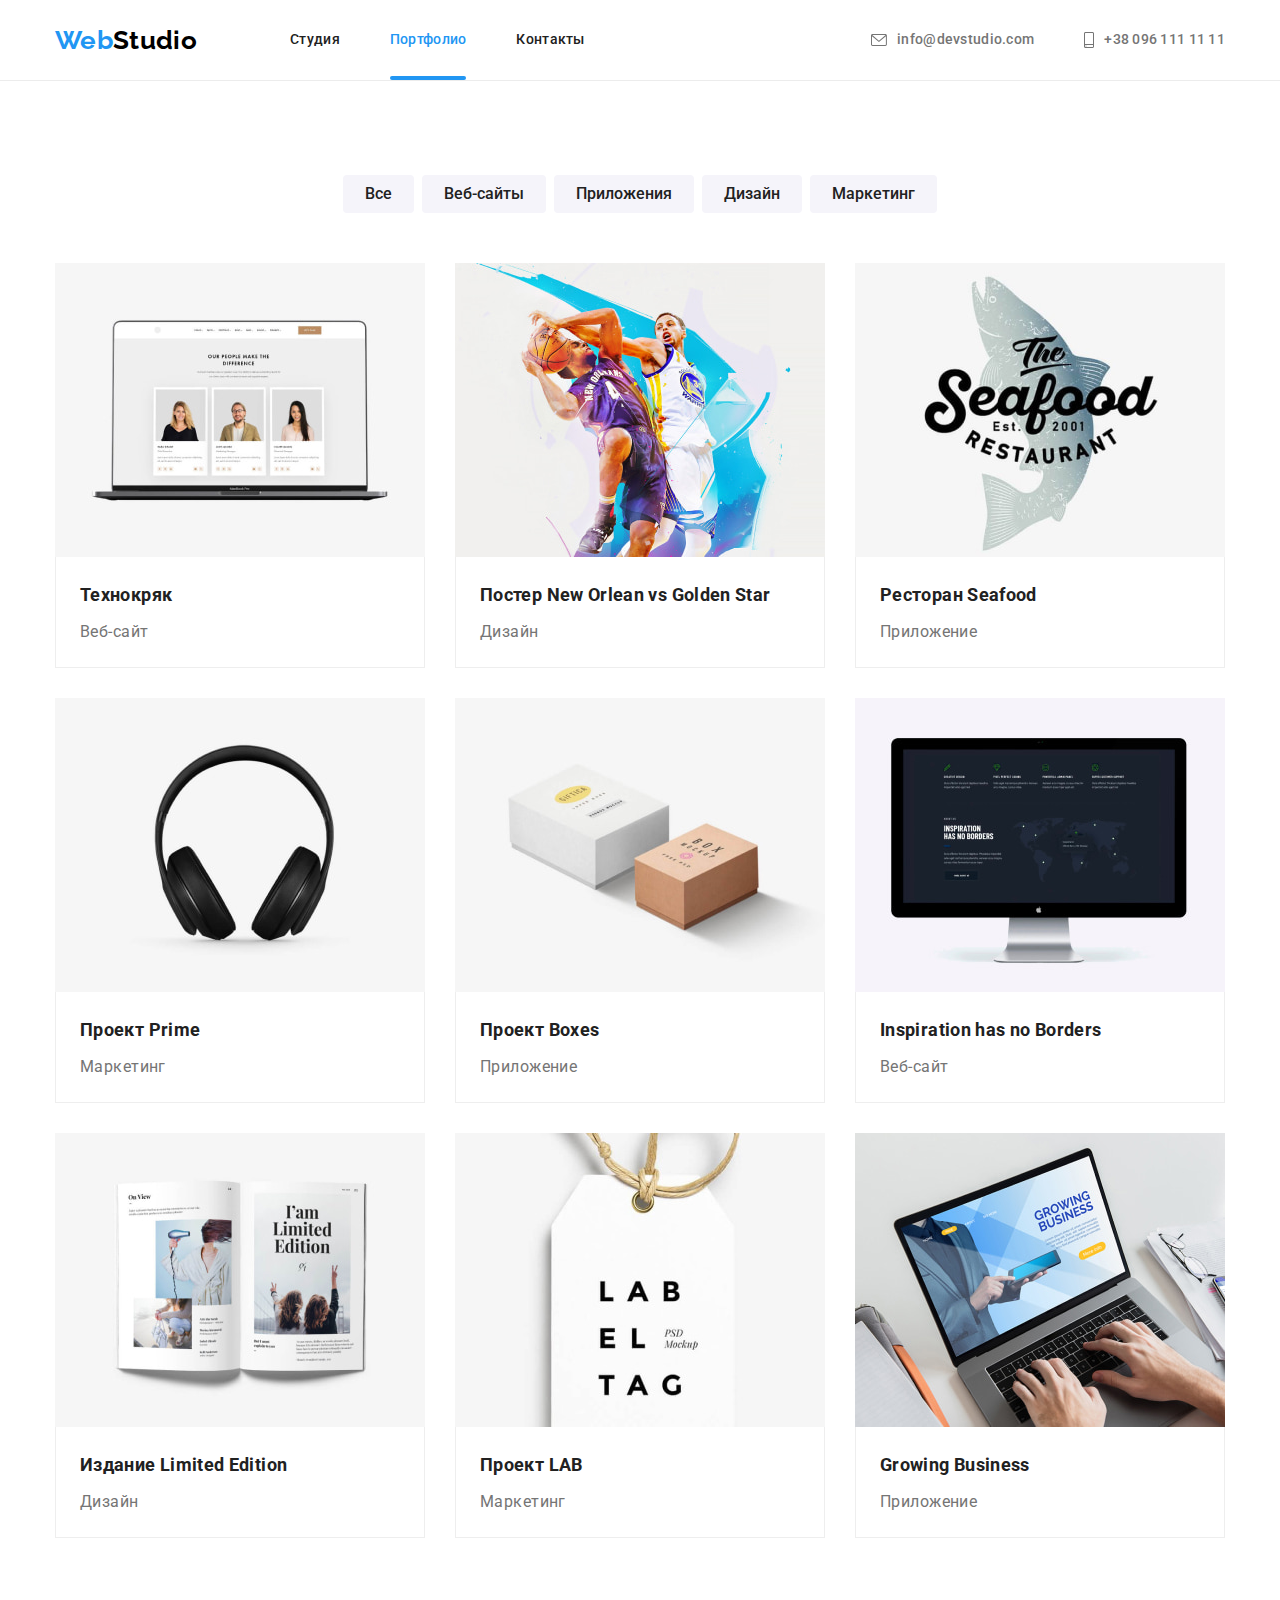
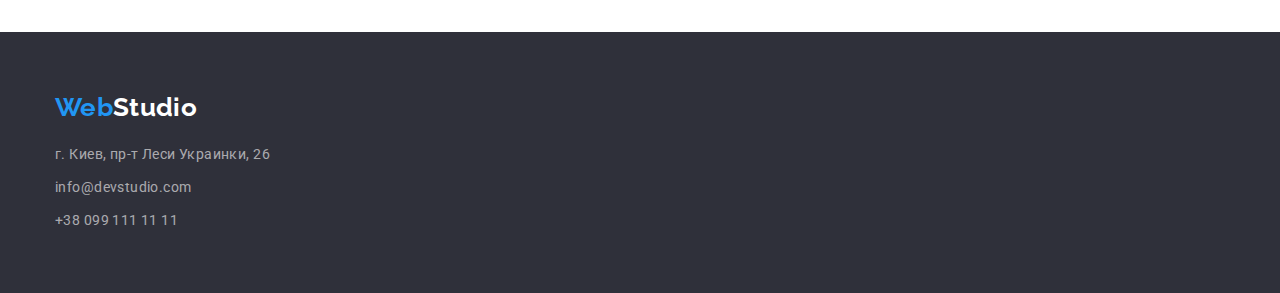
==== portfolio.html @ b7c45612 "Initial commit" ====
<!DOCTYPE html>
<html lang="ru">
	<head>
		<meta charset="UTF-8" />
		<meta http-equiv="X-UA-Compatible" content="IE=edge" />
		<meta name="viewport" content="width=device-width, initial-scale=1.0" />
		<title>WebStudio</title>
		<link
			href="https://fonts.googleapis.com/css2?family=Raleway:wght@700&family=Roboto:wght@400;500;700;900&display=swap"
			rel="stylesheet"
		/>
		<link
			rel="stylesheet"
			href="https://cdnjs.cloudflare.com/ajax/libs/modern-normalize/1.0.0/modern-normalize.min.css"
		/>
		<link rel="stylesheet" href="./css/styles.css" />
	</head>
	<body>
		<header class="header">
			<div class="container main-nav">
				<!-- logo element, returns to the main page-->
				<a class="logo link" href="./index.html">
					<p class="logo-name">
						Web
						<span class="logo-part">Studio</span>
					</p>
				</a>
				<!-- main navigation -->
				<nav class="header-nav">
					<ul class="nav-list list">
						<li class="nav-item"><a class="link" href="./index.html">Студия</a></li>
						<li class="nav-item"><a class="link current" href="./portfolio.html">Портфолио</a></li>
						<li class="nav-item"><a class="link" href="#contacts">Контакты</a></li>
					</ul>
				</nav>
				<!-- contacts -->
				<ul class="header-contacts list">
					<li class="contacts-item">
						<a class="contacts link" href="mailto:info@devstudio.com">
							<svg class="contacts-icon" width="16" height="12">
								<use href="./images/icons.svg#email"></use>
							</svg>
							<div class="contacts-text">info@devstudio.com</div>
						</a>
					</li>
					<li class="contacts-item">
						<a class="contacts link" href="tel:+380961111111">
							<svg class="contacts-icon" width="10" height="16">
								<use href="./images/icons.svg#phone"></use>
							</svg>
							<div class="contacts-text">+38 096 111 11 11</div>
						</a>
					</li>
				</ul>
			</div>
		</header>
		<!-- Flexible part of the page content -->
		<main>
			<section class="section">
				<div class="container">
					<h1 class="section-title visually-hidden">Проекты</h1>
					<ul class="filter list">
						<li class="filter-item"><button class="btn" type="button">Все</button></li>
						<li class="filter-item"><button class="btn" type="button">Веб-сайты</button></li>
						<li class="filter-item"><button class="btn" type="button">Приложения</button></li>
						<li class="filter-item"><button class="btn" type="button">Дизайн</button></li>
						<li class="filter-item"><button class="btn" type="button">Маркетинг</button></li>
					</ul>
					<ul class="project list">
						<li class="project-item">
							<a class="link" href="">
								<div class="item-backdrop">
									<img class="item-image" src="./images/img11.jpg" alt="Веб-сайт - Технокряк" width="370" />
									<p class="backdrop-text">
										Ресурс предлагает комплексные предложения с разным уровнем функционала и сервисов. Все это позволит
										посетителю получить исчерпывающие сведения о компании или частном лице.
									</p>
								</div>

								<div class="item-content">
									<h2 class="item-header">Технокряк</h2>
									<p class="item-desc">Веб-сайт</p>
								</div>
							</a>
						</li>
						<li class="project-item">
							<a class="link" href="">
								<div class="item-backdrop">
									<img
										class="item-image"
										src="./images/img12.jpg"
										alt="Дизайн - Постер New Orlean vs Golden Star"
										width="370"
									/>
									<p class="backdrop-text">
										Ресурс предлагает комплексные предложения с разным уровнем функционала и сервисов. Все это позволит
										посетителю получить исчерпывающие сведения о компании или частном лице.
									</p>
								</div>

								<div class="item-content">
									<h2 class="item-header">Постер New Orlean vs Golden Star</h2>
									<p class="item-desc">Дизайн</p>
								</div>
							</a>
						</li>
						<li class="project-item">
							<a class="link" href="">
								<div class="item-backdrop">
									<img class="item-image" src="./images/img13.jpg" alt="Приложение - Ресторан Seafood" width="370" />
									<p class="backdrop-text">
										Ресурс предлагает комплексные предложения с разным уровнем функционала и сервисов. Все это позволит
										посетителю получить исчерпывающие сведения о компании или частном лице.
									</p>
								</div>

								<div class="item-content">
									<h2 class="item-header">Ресторан Seafood</h2>
									<p class="item-desc">Приложение</p>
								</div>
							</a>
						</li>
						<li class="project-item">
							<a class="link" href="">
								<div class="item-backdrop">
									<img class="item-image" src="./images/img21.jpg" alt="Маркетинг - Проект Prime" width="370" />
									<p class="backdrop-text">
										Ресурс предлагает комплексные предложения с разным уровнем функционала и сервисов. Все это позволит
										посетителю получить исчерпывающие сведения о компании или частном лице.
									</p>
								</div>

								<div class="item-content">
									<h2 class="item-header">Проект Prime</h2>
									<p class="item-desc">Маркетинг</p>
								</div>
							</a>
						</li>
						<li class="project-item">
							<a class="link" href="">
								<div class="item-backdrop">
									<img class="item-image" src="./images/img22.jpg" alt="Приложение - Проект Boxes" width="370" />
									<p class="backdrop-text">
										Ресурс предлагает комплексные предложения с разным уровнем функционала и сервисов. Все это позволит
										посетителю получить исчерпывающие сведения о компании или частном лице.
									</p>
								</div>

								<div class="item-content">
									<h2 class="item-header">Проект Boxes</h2>
									<p class="item-desc">Приложение</p>
								</div>
							</a>
						</li>
						<li class="project-item">
							<a class="link" href="">
								<div class="item-backdrop">
									<img
										class="item-image"
										src="./images/img23.jpg"
										alt="Веб-сайт - Inspiration has no Borders"
										width="370"
									/>
									<p class="backdrop-text">
										Ресурс предлагает комплексные предложения с разным уровнем функционала и сервисов. Все это позволит
										посетителю получить исчерпывающие сведения о компании или частном лице.
									</p>
								</div>

								<div class="item-content">
									<h2 class="item-header">Inspiration has no Borders</h2>
									<p class="item-desc">Веб-сайт</p>
								</div>
							</a>
						</li>
						<li class="project-item">
							<a class="link" href="">
								<div class="item-backdrop">
									<img class="item-image" src="./images/img31.jpg" alt="Дизайн - Издание Limited Edition" width="370" />
									<p class="backdrop-text">
										Ресурс предлагает комплексные предложения с разным уровнем функционала и сервисов. Все это позволит
										посетителю получить исчерпывающие сведения о компании или частном лице.
									</p>
								</div>

								<div class="item-content">
									<h2 class="item-header">Издание Limited Edition</h2>
									<p class="item-desc">Дизайн</p>
								</div>
							</a>
						</li>
						<li class="project-item">
							<a class="link" href="">
								<div class="item-backdrop">
									<img class="item-image" src="./images/img32.jpg" alt="Маркетинг - Проект LAB" width="370" />
									<p class="backdrop-text">
										Ресурс предлагает комплексные предложения с разным уровнем функционала и сервисов. Все это позволит
										посетителю получить исчерпывающие сведения о компании или частном лице.
									</p>
								</div>

								<div class="item-content">
									<h2 class="item-header">Проект LAB</h2>
									<p class="item-desc">Маркетинг</p>
								</div>
							</a>
						</li>
						<li class="project-item">
							<a class="link" href="">
								<div class="item-backdrop">
									<img class="item-image" src="./images/img33.jpg" alt="Приложение - Growing Business" width="370" />
									<p class="backdrop-text">
										Ресурс предлагает комплексные предложения с разным уровнем функционала и сервисов. Все это позволит
										посетителю получить исчерпывающие сведения о компании или частном лице.
									</p>
								</div>

								<div class="item-content">
									<h2 class="item-header">Growing Business</h2>
									<p class="item-desc">Приложение</p>
								</div>
							</a>
						</li>
					</ul>
				</div>
			</section>
		</main>

		<footer>
			<div class="container">
				<a class="logo link" href="./index.html">
					<p class="logo-name">
						Web
						<span class="logo-part">Studio</span>
					</p>
				</a>
				<address class="footer-address">
					<ul class="address list" id="contacts">
						<li class="address-item">
							<a
								class="link"
								href="https://www.google.com/maps/place/%D0%B1%D1%83%D0%BB.+%D0%9B%D0%B5%D1%81%D0%B8+%D0%A3%D0%BA%D1%80%D0%B0%D0%B8%D0%BD%D0%BA%D0%B8,+26,+%D0%9A%D0%B8%D0%B5%D0%B2,+%D0%A3%D0%BA%D1%80%D0%B0%D0%B8%D0%BD%D0%B0,+02000/@50.426731,30.5361166,17z/data=!4m5!3m4!1s0x40d4cf0e033ecbe9:0x57a4dffefec77da0!8m2!3d50.4265807!4d30.5383858"
								target="_blank"
								rel="noreferrer noopener"
							>
								г. Киев, пр-т Леси Украинки, 26
							</a>
						</li>
						<li class="address-item">
							<a class="link" href="mailto:info@example.com">info@devstudio.com</a>
						</li>
						<li class="address-item">
							<a class="link" href="tel:+380991111111">+38 099 111 11 11</a>
						</li>
					</ul>
				</address>
			</div>
		</footer>
	</body>
</html>
---- css/styles.css ----
:root {
	--main-text-color: #757575;
	--nav-text-color: #000000;
	--main-header-color: #ffffff;
	--secondary-header-color: #212121;
	--border-color: #eeeeee;
	--accent-color: #2196f3;
	--btn-hover-color: #188ce8;
	--main-bcg-color: #ffffff;
	--secondary-bcg-color: #f5f4fa;
	--hero-bcg-color: #2f303a;
	--footer-contacts-color: rgba(255, 255, 255, 0.6);
	--footer-bcg-color: #2f303a;
	--border-line-color: #ececec;
	--icons-main-color: #afb1b8;
	--items: 4;
	--indent: 30px;
	--btn-close-radius: 0;
	--animation: 250ms cubic-bezier(0.4, 0, 0.2, 1);
}
/* don't use commented styles because Normalize is linked */
/* html {
	box-sizing: border-box;
}
*,
*::before,
*::after {
	box-sizing: inherit;
} */

/* ----------------------------- */
/* common styles*/
/* ----------------------------- */
body {
	color: var(--main-text-color);
	background-color: var(--main-bcg-color);

	font-family: Roboto, sans-serif;
	font-size: 14px;
	line-height: 1.19;
	letter-spacing: 0.03em;
}

.container {
	max-width: 1200px;
	margin: 0 auto;
	padding: 0 15px;
	/* outline: 1px solid rgb(255, 106, 0); */
}

.section {
	margin: 0 auto;
	padding: 94px 0;
	/* outline: 2px dashed #f44336; */
}
.section-title.centered {
	margin-bottom: 50px;

	text-align: center;
	font-size: 36px;
	line-height: 1.17;

	color: var(--secondary-header-color);
}
.list {
	padding: 0;
	margin: 0;

	list-style: none;
}
.link {
	color: var(--main-text-color);

	text-decoration: none;
	display: inline-block;
}
h1,
h2,
h3,
p,
ul {
	margin: 0;
}

.visually-hidden {
	position: absolute;
	white-space: nowrap;
	width: 1px;
	height: 1px;
	overflow: hidden;
	border: 0;
	padding: 0;
	clip: rect(0 0 0 0);
	clip-path: inset(50%);
	margin: -1px;
}
.no-scroll {
	overflow: hidden;
}
.header {
	border-bottom: 1px solid var(--border-line-color);
	/* position: fixed;
	top: -1;
	width: 100%;
	z-index: 1000;
	background-color: #ffffff; */
}
.main-nav {
	display: flex;
	align-items: center;
	/* outline: 1px solid blue; */
}

/* header styles */
/* header navigation */
.header-nav {
	margin-left: 93px;
}
.nav-list {
	display: flex;
	gap: 50px;
}
.nav-list .link {
	/* position: relative; */
	padding-top: 32px;
	padding-bottom: 32px;

	color: var(--secondary-header-color);

	font-weight: 500;
	line-height: 1.14;
	letter-spacing: 0.02em;

	display: block;
	transition: color var(--animation);
}
.nav-list .link:hover,
.nav-list .link:focus {
	color: var(--accent-color);
}

.header-nav .link.current {
	position: relative;
	color: var(--accent-color);
}
.header-nav .link.current::after {
	position: absolute;
	bottom: 0;
	left: 0;

	content: "";
	width: 100%;
	height: 4px;
	border-radius: 2px;
	background-color: var(--accent-color);

	display: block;
}
.logo.link {
	font-family: Raleway;
	font-weight: 700;
	font-size: 26px;
}
.logo-name {
	color: var(--accent-color);
}
.logo-part {
	margin-left: -7px;

	color: var(--nav-text-color);
}

/* header contacts */
.header-contacts {
	margin-left: auto;

	display: flex;
	gap: 50px;
}
.header-contacts .link {
	padding-top: 32px;
	padding-bottom: 32px;

	font-weight: 500;
	line-height: 1.14;
	letter-spacing: 0.02em;

	display: block;
	color: var(--main-text-color);

	transition: color var(--animation);
}
.header-contacts .link:hover,
.header-contacts .link:focus {
	color: var(--accent-color);

	cursor: pointer;
}
.contacts.link {
	display: flex;
	align-items: center;
	justify-content: center;
	gap: 10px;
}
.contacts .contacts-icon {
	fill: var(--main-text-color);

	transition: fill var(--animation);
}
.contacts:hover .contacts-icon,
.contacts:focus .contacts-icon {
	fill: var(--accent-color);
}

/* main content styles */
/* hero styles */
.hero {
	text-align: center;

	max-width: 1600px;

	padding-top: 200px;
	padding-bottom: 200px;
	margin-left: auto;
	margin-right: auto;

	background-position: center;
	background-size: cover;
	background-color: #c4c4c4;
	background-image: linear-gradient(to right, rgba(47, 48, 58, 0.4), rgba(47, 48, 58, 0.4)),
		url(../images/hero/hero-bg.jpg);
	background-repeat: no-repeat;
	background-position: center;
}
.hero .hero-title {
	max-width: 695px;

	margin-left: auto;
	margin-right: auto;
	margin-bottom: 30px;

	color: var(--main-header-color);

	text-transform: uppercase;
	font-weight: 900;
	font-size: 44px;
	line-height: 1.36;
	letter-spacing: 0.06em;
	/* outline: 1px solid rgb(231, 139, 10); */
}
.hero .hero-btn {
	min-width: 200px;
	padding: 10px 32px;
	border-radius: 4px;
	border: 1px;

	color: var(--main-header-color);
	background-color: var(--accent-color);

	font-family: inherit;
	font-weight: 700;
	font-size: 16px;
	line-height: 1.88;
	letter-spacing: 0.02em;

	transition: background-color var(--animation);
	/* outline: 1px solid rgb(231, 10, 58); */
}
.hero .hero-btn:hover,
.hero .hero-btn:focus {
	background-color: var(--btn-hover-color);

	cursor: pointer;
}

/* features styles */
.features {
	display: flex;
	flex-wrap: wrap;
	gap: var(--indent);
	/* outline: 1px solid rgb(231, 10, 58); */
}
.features-item {
	min-width: 270px;
	flex-basis: calc((100% - var(--indent) * (var(--items)-1)) / var(--items));
	display: flex;
	flex-direction: column;
}
.icon-wrap {
	display: flex;
	justify-content: center;
	align-items: center;
	width: 270px;
	height: 120px;
	margin-bottom: 30px;

	border-radius: 4px;
	background-color: var(--secondary-bcg-color);
}
.features-item .item-header {
	text-transform: uppercase;
	margin-bottom: 10px;

	color: var(--secondary-header-color);
}
.features-item .item-text {
	text-align: left;
	line-height: 1.71;
}

/* works styles */
.works {
	display: flex;
	flex-wrap: wrap;
	text-align: center;
	gap: var(--indent);

	/* outline: 1px solid rgb(231, 10, 58); */
}
.works-item {
	--items: 3;
	min-width: 370px;
	flex-basis: calc((100% - var(--indent) * (var(--items)-1)) / var(--items));

	position: relative;
}
.section.padding-dif {
	padding-top: 0;
}
.works-item .image {
	display: block;
}
.works-item .link:hover,
.works-item .link:focus {
	cursor: auto;
}
.works-description {
	position: absolute;
	left: 0;
	bottom: 0;
	width: 100%;

	font-weight: 700;
	line-height: calc(16 / 14);
	text-transform: uppercase;
	color: #ffffff;
	padding: 27px 0;

	background-color: rgba(47, 48, 58, 0.8);

	display: block;
}

/* team styles */
.section.accent {
	background-color: var(--secondary-bcg-color);

	text-align: center;
}
.team {
	display: flex;
	flex-wrap: wrap;
	gap: var(--indent);
	/* outline: 1px solid rgb(231, 10, 58); */
}
.team-item {
	/* --items:4; */
	min-width: 270px;
	flex-basis: calc((100% - var(--indent) * (var(--items)-1)) / var(--items));

	border-radius: 0px 0px 4px 4px;

	background-color: var(--main-bcg-color);
	box-shadow: 0px 1px 3px rgba(0, 0, 0, 0.12), 0px 1px 1px rgba(0, 0, 0, 0.14), 0px 2px 1px rgba(0, 0, 0, 0.2);
}
.team-item .item-image {
	display: block;
}
.team-item .item-textpart {
	padding: 30px 10px;
}
.team-item .item-header {
	margin-bottom: 10px;

	color: var(--secondary-header-color);

	font-weight: 500;
	font-size: 16px;
}
.team-item .item-text {
	margin-bottom: 16px;
	font-size: 16px;
}

/* section clients */

.clients.list {
	display: flex;
	align-items: center;
	justify-content: center;
	gap: var(--indent);
}
.clients-link {
	display: flex;
	align-items: center;
	justify-content: center;
	width: 170px;
	height: 92px;

	border: 1px solid var(--icons-main-color);
	border-radius: 4px;

	transition: border-color var(--animation);
	/* outline: 1px solid var(--icons-main-color); */
}
.clients-link:hover,
.clients-link:focus {
	border-color: var(--accent-color);
}
.clients-icon {
	fill: var(--icons-main-color);
	transition: fill var(--animation);
}
.clients-link:hover .clients-icon,
.clients-link:focus .clients-icon {
	fill: var(--accent-color);
}

/* footer styles */
footer {
	padding-top: 60px;
	padding-bottom: 60px;

	background-color: var(--footer-bcg-color);
}
.footer-main {
	display: flex;
	align-items: baseline;
	/* gap: 70px; */
}
.footer-address {
	margin-right: 70px;
}
.footer-socials-header {
	text-transform: uppercase;
	color: var(--main-header-color);
	font-weight: 700;
	line-height: 1.17;
	letter-spacing: 0.03em;
	margin-bottom: 20px;
}
footer .logo {
	margin-bottom: 20px;
}
footer .logo-part {
	color: var(--main-header-color);
}
.address-item:not(:last-child) {
	margin-bottom: 9px;
}
.address-item .link {
	color: var(--footer-contacts-color);

	font-style: normal;
	font-weight: 400;
	line-height: 1.71;
	display: inline-block;

	transition: color var(--animation);
}
.address-item .link:hover,
.address-item .link:focus {
	color: var(--main-header-color);
}

/* PORTFOLIO styles */

.filter {
	display: flex;
	justify-content: center;
	gap: 8px;

	margin-bottom: 50px;
	/* outline: 1px solid brown; */
}
.btn {
	border-radius: 4px;
	border: none;
	padding: 6px 22px 6px 22px;

	color: var(--secondary-header-color);
	background-color: var(--secondary-bcg-color);
	box-shadow: 0px 3px 1px rgba(0, 0, 0, 0), 0px 1px 2px rgba(0, 0, 0, 0), 0px 2px 2px rgba(0, 0, 0, 0);

	font-weight: 500;
	font-size: 16px;
	line-height: 1.63;

	transition: color var(--animation), background-color var(--animation), box-shadow var(--animation);
	/* outline: 1px solid tomato; */
}
.filter .btn:hover,
.filter .btn:focus,
.filter .btn:active {
	cursor: pointer;

	color: var(--main-header-color);
	background-color: var(--accent-color);
	box-shadow: 0px 3px 1px rgba(0, 0, 0, 0.1), 0px 1px 2px rgba(0, 0, 0, 0.08), 0px 2px 2px rgba(0, 0, 0, 0.12);
}

.project.list {
	display: flex;
	flex-wrap: wrap;
	gap: var(--indent);
	/* outline: 1px solid rgb(231, 10, 124); */
}

.project-item .link {
	--items: 3;
	min-width: 370px;
	flex-basis: calc((100% - var(--indent) * (var(--items)-1)) / var(--items));
	box-shadow: 0px 1px 1px rgba(0, 0, 0, 0), 0px 4px 4px rgba(0, 0, 0, 0), 1px 4px 6px rgba(0, 0, 0, 0);

	transition: box-shadow var(--animation);
	/* outline: 1px solid rgb(154, 71, 255); */
}
.project-item .link:hover,
.project-item .link:focus {
	box-shadow: 0px 1px 1px rgba(0, 0, 0, 0.12), 0px 4px 4px rgba(0, 0, 0, 0.06), 1px 4px 6px rgba(0, 0, 0, 0.16);
}
.project-item .item-image {
	display: block;
	/* outline: 1px solid rgb(95, 255, 71); */
}
.project-item .item-content {
	padding: 20px 24px;

	border: 1px solid var(--border-color);
	border-top: none;
	/* outline: 1px solid blue; */
}
.project-item .item-header {
	margin-bottom: 4px;

	color: var(--secondary-header-color);

	font-size: 18px;
	line-height: 2;
	letter-spacing: 0.02em;
	/* outline: 1px solid blueviolet; */
}
.project-item .item-desc {
	font-size: 16px;
	line-height: 1.88;
	/* outline: 1px solid rgb(226, 177, 43); */
}
.project-item .item-backdrop {
	position: relative;
	overflow: hidden;
}
.project-item .item-backdrop::before {
	position: absolute;
	top: 0;
	left: 0;
	transform: translateY(100%);
	/*transform: translateY(0);*/
	opacity: 0;

	width: 100%;
	height: 100%;

	display: inline-block;
	content: "";

	background-color: rgba(33, 150, 243, 0.8);

	transition: transform var(--animation), opacity var(--animation);
}
.project-item .backdrop-text {
	position: absolute;
	top: 50%;
	left: 50%;
	transform: translate(-50%, 50%);
	/*translate(-50%, -50%)*/
	/* user-select: none; */
	opacity: 0;

	width: 100%;
	height: 100%;

	padding: 63px 24px;

	font-size: 18px;
	line-height: calc(28 / 18);

	color: var(--main-bcg-color);

	transition: transform var(--animation), opacity var(--animation);
}
.project-item .link:hover .item-backdrop::before,
.project-item .link:focus .item-backdrop::before {
	opacity: 1;
	transform: translateY(0);
}
.project-item .link:hover .backdrop-text,
.project-item .link:focus .backdrop-text {
	opacity: 1;
	transform: translate(-50%, -50%);
}

/* ----------------------Socials icons-------------------------- */
.socials {
	display: flex;
	align-items: center;
	justify-content: center;
	gap: 10px;
}
.socials-link {
	/* display: block; */
	display: flex;
	align-items: center;
	justify-content: center;
	width: 44px;
	height: 44px;
	border-radius: 50%;

	transition: background-color var(--animation);
}

.light-theme .socials-icon {
	fill: var(--icons-main-color);

	transition: fill var(--animation);
}
.dark-theme .socials-icon {
	fill: white;

	transition: fill var(--animation);
}
.socials-link.dark-theme {
	background-color: rgba(255, 255, 255, 0.1);
}
.socials-link:hover,
.socials-link:focus {
	background-color: var(--accent-color);
}
.socials-link:hover .socials-icon,
.socials-link:focus .socials-icon {
	fill: white;
}

/* button arrow up */
.fxd-button {
	position: absolute;
	top: 50px;
	left: 800px;
	width: 40px;
	height: 40px;
	border: none;
	background-color: transparent;
	display: inline-flex;
	align-items: center;
	justify-content: center;
}
.fxd-button svg {
	fill: salmon;
}
.fxd-button {
	position: fixed;
}

/* backdrop */
.backdrop {
	position: fixed;
	top: 0;
	left: 0;
	background-color: rgba(0, 0, 0, 0.2);
	width: 100%;
	height: 100%;
	z-index: 10;

	opacity: 1;
	/* for additive technologies to read */
	visibility: visible;
	pointer-events: initial;

	transition: opacity var(--animation), visibility var(--animation);
}

.backdrop.is-hidden {
	opacity: 0;
	visibility: hidden;
	pointer-events: none;
}
.modal {
	position: absolute;
	top: 50%;
	left: 50%;
	transform: translate(-50%, -50%) scale(1);

	z-index: 20;

	min-width: 530px;
	min-height: 580px;

	padding: 15px;
	border-radius: 4px;

	opacity: 1;
	transition: transform var(--animation), opacity var(--animation);

	background-color: var(--main-bcg-color);
}
.backdrop.is-hidden .modal {
	opacity: 0;
	transform: translate(-50%, -50%) scale(0.3);
}
.btn-close-modal {
	position: relative;
	bottom: 100%;
	left: 100%;
	transform: translate(-50%, -50%);

	display: flex;
	align-items: center;
	justify-content: center;

	margin-top: calc(func(transform)+8px);
	margin-left: calc(-1 * (func(transform)+8px));

	cursor: pointer;
	width: 30px;
	height: 30px;
	padding: 6px;
	border-radius: 50%;

	border: 1px solid rgba(0, 0, 0, 0.1);
	background-color: transparent;
}
.btn-close-black {
	fill: #000000;
}
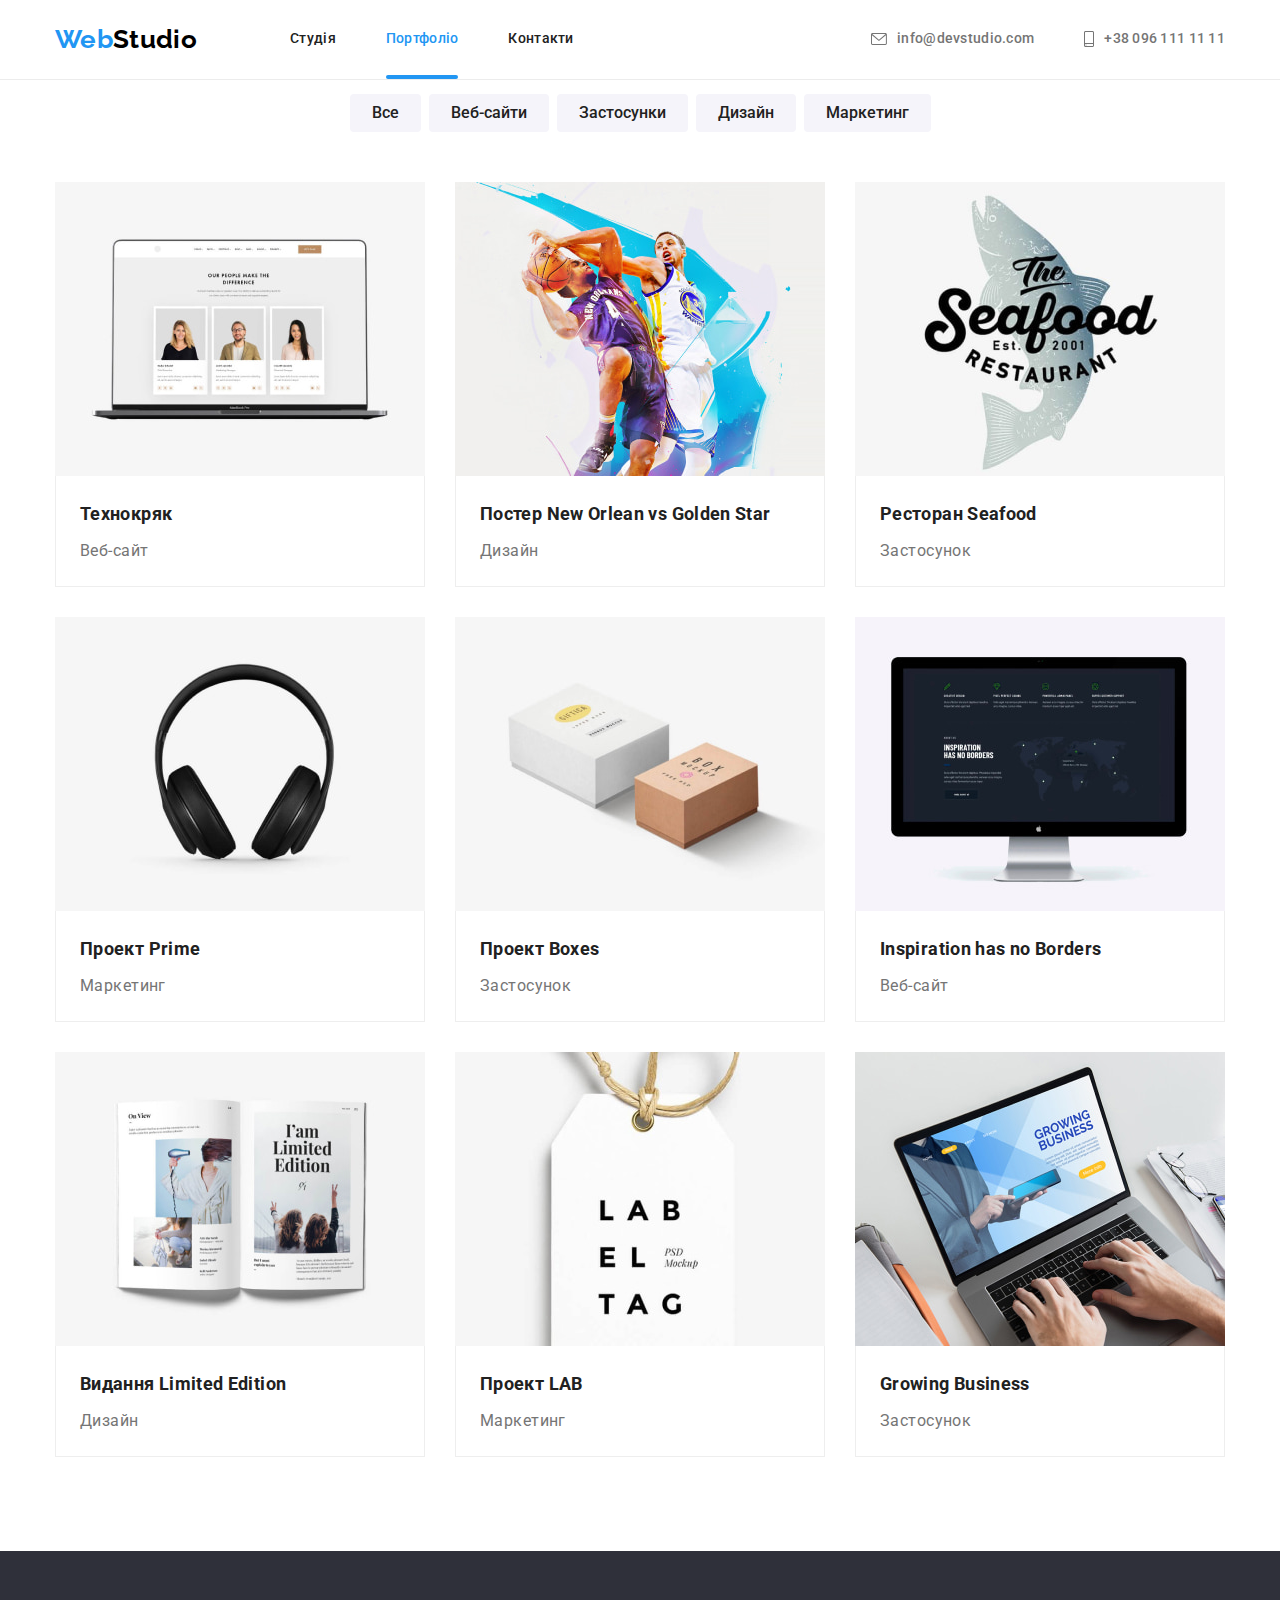
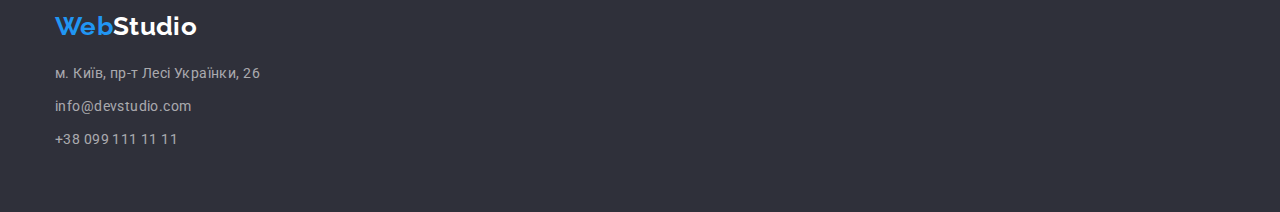
==== commit c9dcc172: "before 1st revision" ====
--- a/portfolio.html
+++ b/portfolio.html
@@ -1,5 +1,5 @@
 <!DOCTYPE html>
-<html lang="ru">
+<html lang="uk-UA">
 	<head>
 		<meta charset="UTF-8" />
 		<meta http-equiv="X-UA-Compatible" content="IE=edge" />
@@ -15,6 +15,7 @@
 		/>
 		<link rel="stylesheet" href="./css/styles.css" />
 	</head>
+
 	<body>
 		<header class="header">
 			<div class="container main-nav">
@@ -28,9 +29,9 @@
 				<!-- main navigation -->
 				<nav class="header-nav">
 					<ul class="nav-list list">
-						<li class="nav-item"><a class="link" href="./index.html">Студия</a></li>
-						<li class="nav-item"><a class="link current" href="./portfolio.html">Портфолио</a></li>
-						<li class="nav-item"><a class="link" href="#contacts">Контакты</a></li>
+						<li class="nav-item"><a class="link" href="./index.html">Студія</a></li>
+						<li class="nav-item"><a class="link current" href="./portfolio.html">Портфоліо</a></li>
+						<li class="nav-item"><a class="link" href="#contacts">Контакти</a></li>
 					</ul>
 				</nav>
 				<!-- contacts -->
@@ -58,11 +59,11 @@
 		<main>
 			<section class="section">
 				<div class="container">
-					<h1 class="section-title visually-hidden">Проекты</h1>
+					<h1 class="section-title visually-hidden">Проекти</h1>
 					<ul class="filter list">
 						<li class="filter-item"><button class="btn" type="button">Все</button></li>
-						<li class="filter-item"><button class="btn" type="button">Веб-сайты</button></li>
-						<li class="filter-item"><button class="btn" type="button">Приложения</button></li>
+						<li class="filter-item"><button class="btn" type="button">Веб-сайти</button></li>
+						<li class="filter-item"><button class="btn" type="button">Застосунки</button></li>
 						<li class="filter-item"><button class="btn" type="button">Дизайн</button></li>
 						<li class="filter-item"><button class="btn" type="button">Маркетинг</button></li>
 					</ul>
@@ -72,8 +73,8 @@
 								<div class="item-backdrop">
 									<img class="item-image" src="./images/img11.jpg" alt="Веб-сайт - Технокряк" width="370" />
 									<p class="backdrop-text">
-										Ресурс предлагает комплексные предложения с разным уровнем функционала и сервисов. Все это позволит
-										посетителю получить исчерпывающие сведения о компании или частном лице.
+										Ресурс пропонує комплексні пропозиції з різним рівнем функціоналу та сервісів. Все це дозволить
+										відвідувачу отримати вичерпні відомості про компанію чи приватну особу.
 									</p>
 								</div>
 
@@ -93,8 +94,8 @@
 										width="370"
 									/>
 									<p class="backdrop-text">
-										Ресурс предлагает комплексные предложения с разным уровнем функционала и сервисов. Все это позволит
-										посетителю получить исчерпывающие сведения о компании или частном лице.
+										Ресурс пропонує комплексні пропозиції з різним рівнем функціоналу та сервісів. Все це дозволить
+										відвідувачу отримати вичерпні відомості про компанію чи приватну особу.
 									</p>
 								</div>
 
@@ -109,14 +110,14 @@
 								<div class="item-backdrop">
 									<img class="item-image" src="./images/img13.jpg" alt="Приложение - Ресторан Seafood" width="370" />
 									<p class="backdrop-text">
-										Ресурс предлагает комплексные предложения с разным уровнем функционала и сервисов. Все это позволит
-										посетителю получить исчерпывающие сведения о компании или частном лице.
+										Ресурс пропонує комплексні пропозиції з різним рівнем функціоналу та сервісів. Все це дозволить
+										відвідувачу отримати вичерпні відомості про компанію чи приватну особу.
 									</p>
 								</div>
 
 								<div class="item-content">
 									<h2 class="item-header">Ресторан Seafood</h2>
-									<p class="item-desc">Приложение</p>
+									<p class="item-desc">Застосунок</p>
 								</div>
 							</a>
 						</li>
@@ -125,8 +126,8 @@
 								<div class="item-backdrop">
 									<img class="item-image" src="./images/img21.jpg" alt="Маркетинг - Проект Prime" width="370" />
 									<p class="backdrop-text">
-										Ресурс предлагает комплексные предложения с разным уровнем функционала и сервисов. Все это позволит
-										посетителю получить исчерпывающие сведения о компании или частном лице.
+										Ресурс пропонує комплексні пропозиції з різним рівнем функціоналу та сервісів. Все це дозволить
+										відвідувачу отримати вичерпні відомості про компанію чи приватну особу.
 									</p>
 								</div>
 
@@ -141,14 +142,14 @@
 								<div class="item-backdrop">
 									<img class="item-image" src="./images/img22.jpg" alt="Приложение - Проект Boxes" width="370" />
 									<p class="backdrop-text">
-										Ресурс предлагает комплексные предложения с разным уровнем функционала и сервисов. Все это позволит
-										посетителю получить исчерпывающие сведения о компании или частном лице.
+										Ресурс пропонує комплексні пропозиції з різним рівнем функціоналу та сервісів. Все це дозволить
+										відвідувачу отримати вичерпні відомості про компанію чи приватну особу.
 									</p>
 								</div>
 
 								<div class="item-content">
 									<h2 class="item-header">Проект Boxes</h2>
-									<p class="item-desc">Приложение</p>
+									<p class="item-desc">Застосунок</p>
 								</div>
 							</a>
 						</li>
@@ -162,8 +163,8 @@
 										width="370"
 									/>
 									<p class="backdrop-text">
-										Ресурс предлагает комплексные предложения с разным уровнем функционала и сервисов. Все это позволит
-										посетителю получить исчерпывающие сведения о компании или частном лице.
+										Ресурс пропонує комплексні пропозиції з різним рівнем функціоналу та сервісів. Все це дозволить
+										відвідувачу отримати вичерпні відомості про компанію чи приватну особу.
 									</p>
 								</div>
 
@@ -178,13 +179,13 @@
 								<div class="item-backdrop">
 									<img class="item-image" src="./images/img31.jpg" alt="Дизайн - Издание Limited Edition" width="370" />
 									<p class="backdrop-text">
-										Ресурс предлагает комплексные предложения с разным уровнем функционала и сервисов. Все это позволит
-										посетителю получить исчерпывающие сведения о компании или частном лице.
-									</p>
-								</div>
-
-								<div class="item-content">
-									<h2 class="item-header">Издание Limited Edition</h2>
+										Ресурс пропонує комплексні пропозиції з різним рівнем функціоналу та сервісів. Все це дозволить
+										відвідувачу отримати вичерпні відомості про компанію чи приватну особу.
+									</p>
+								</div>
+
+								<div class="item-content">
+									<h2 class="item-header">Видання Limited Edition</h2>
 									<p class="item-desc">Дизайн</p>
 								</div>
 							</a>
@@ -194,8 +195,8 @@
 								<div class="item-backdrop">
 									<img class="item-image" src="./images/img32.jpg" alt="Маркетинг - Проект LAB" width="370" />
 									<p class="backdrop-text">
-										Ресурс предлагает комплексные предложения с разным уровнем функционала и сервисов. Все это позволит
-										посетителю получить исчерпывающие сведения о компании или частном лице.
+										Ресурс пропонує комплексні пропозиції з різним рівнем функціоналу та сервісів. Все це дозволить
+										відвідувачу отримати вичерпні відомості про компанію чи приватну особу.
 									</p>
 								</div>
 
@@ -210,14 +211,14 @@
 								<div class="item-backdrop">
 									<img class="item-image" src="./images/img33.jpg" alt="Приложение - Growing Business" width="370" />
 									<p class="backdrop-text">
-										Ресурс предлагает комплексные предложения с разным уровнем функционала и сервисов. Все это позволит
-										посетителю получить исчерпывающие сведения о компании или частном лице.
+										Ресурс пропонує комплексні пропозиції з різним рівнем функціоналу та сервісів. Все це дозволить
+										відвідувачу отримати вичерпні відомості про компанію чи приватну особу.
 									</p>
 								</div>
 
 								<div class="item-content">
 									<h2 class="item-header">Growing Business</h2>
-									<p class="item-desc">Приложение</p>
+									<p class="item-desc">Застосунок</p>
 								</div>
 							</a>
 						</li>
@@ -243,7 +244,7 @@
 								target="_blank"
 								rel="noreferrer noopener"
 							>
-								г. Киев, пр-т Леси Украинки, 26
+								м. Київ, пр-т Лесі Українки, 26
 							</a>
 						</li>
 						<li class="address-item">
@@ -256,5 +257,14 @@
 				</address>
 			</div>
 		</footer>
+		<script>
+			(() => {
+				document.querySelector(".js-speaker-form").addEventListener("submit", e => {
+					e.preventDefault();
+
+					new FormData(e.currentTarget).forEach((value, name) => console.log(`${name} : ${value}`));
+				});
+			})();
+		</script>
 	</body>
 </html>
--- a/css/styles.css
+++ b/css/styles.css
@@ -99,11 +99,12 @@
 }
 .header {
 	border-bottom: 1px solid var(--border-line-color);
-	/* position: fixed;
-	top: -1;
+
+	position: fixed;
+	top: -1px;
 	width: 100%;
 	z-index: 1000;
-	background-color: #ffffff; */
+	background-color: #ffffff;
 }
 .main-nav {
 	display: flex;
@@ -440,6 +441,9 @@
 }
 .footer-address {
 	margin-right: 70px;
+}
+.footer-socials {
+	margin-right: 93px;
 }
 .footer-socials-header {
 	text-transform: uppercase;
@@ -670,7 +674,9 @@
 	position: fixed;
 }
 
-/* backdrop */
+/* 			  */
+/*  backdrop */
+/* 			 */
 .backdrop {
 	position: fixed;
 	top: 0;
@@ -701,10 +707,8 @@
 
 	z-index: 20;
 
-	min-width: 530px;
-	min-height: 580px;
-
-	padding: 15px;
+	width: 530px;
+
 	border-radius: 4px;
 
 	opacity: 1;
@@ -717,27 +721,319 @@
 	transform: translate(-50%, -50%) scale(0.3);
 }
 .btn-close-modal {
-	position: relative;
-	bottom: 100%;
-	left: 100%;
-	transform: translate(-50%, -50%);
-
-	display: flex;
-	align-items: center;
-	justify-content: center;
-
-	margin-top: calc(func(transform)+8px);
-	margin-left: calc(-1 * (func(transform)+8px));
-
-	cursor: pointer;
 	width: 30px;
 	height: 30px;
 	padding: 6px;
 	border-radius: 50%;
 
+	position: relative;
+
+	bottom: 100%;
+	left: 100%;
+	transform: translate(-100%, 0%);
+	cursor: pointer;
+
+	display: flex;
+	align-items: center;
+	justify-content: center;
+
+	margin-top: calc(func(transform)+8px);
+	margin-left: calc(-1 * (func(transform)+8px));
+
 	border: 1px solid rgba(0, 0, 0, 0.1);
 	background-color: transparent;
 }
 .btn-close-black {
 	fill: #000000;
 }
+
+/* 				*/
+/*	user form	*/
+/*				*/
+.register-form {
+	display: flex;
+	flex-direction: column;
+	/* justify-content: center; */
+	align-items: center;
+
+	padding: 40px;
+	padding-top: 0;
+}
+.register-form-title {
+	display: block;
+	margin-bottom: 12px;
+
+	font-weight: 700;
+	font-size: 20px;
+	line-height: 1.17;
+
+	color: var(--secondary-header-color);
+}
+.register-form-group {
+	display: flex;
+	flex-direction: column;
+	/* align-items: center; */
+	gap: 10px;
+
+	width: 100%;
+
+	margin-bottom: 20px;
+}
+.register-form-wrap {
+	display: flex;
+	flex-direction: column;
+	gap: 4px;
+
+	/* min-width: 448px; */
+	width: 100%;
+	position: relative;
+	top: 0;
+	left: 0;
+
+	font-size: 12px;
+	line-height: 1.17;
+	letter-spacing: 0.01em;
+}
+.register-form-input,
+.register-form-textarea {
+	border-radius: 4px;
+	padding: 12px 15px;
+
+	border: 1px solid rgba(33, 33, 33, 0.2);
+	transition: border-color var(--animation);
+}
+.register-form-input {
+	height: 40px;
+	padding-left: 40px;
+}
+.register-form-svg {
+	position: absolute;
+	top: 0;
+	left: 0;
+
+	margin-left: 12px;
+	margin-top: 28px;
+	pointer-events: none;
+
+	fill: var(--secondary-header-color);
+	transition: fill var(--animation);
+}
+.register-form-label:focus-within .register-form-input {
+	border-color: var(--accent-color);
+}
+
+.register-form-wrap:focus-within .register-form-svg {
+	fill: var(--accent-color);
+}
+.register-form-input.link {
+	text-decoration: underline;
+	color: var(--accent-color);
+}
+.register-form-textarea {
+	height: 120px;
+
+	resize: none;
+
+	font-size: 12px;
+	line-height: 1.17;
+	letter-spacing: 0.01em;
+}
+.register-form-textarea::placeholder {
+	font-size: 12px;
+	line-height: 1.17;
+	letter-spacing: 0.01em;
+
+	color: rgba(117, 117, 117, 0.5);
+}
+.register-form-input:hover,
+.register-form-input:focus,
+.register-form-textarea:hover,
+.register-form-textarea:focus {
+	cursor: pointer;
+}
+.register-form-input:focus-visible,
+.register-form-textarea:focus-visible {
+	outline: transparent;
+	border: 1px solid var(--accent-color);
+}
+
+.register-form-agreement-label {
+	display: flex;
+	align-items: center;
+	margin-bottom: 30px;
+}
+.register-form-agreement {
+	line-height: calc(24 / 14);
+}
+.register-form-agreement-link {
+	user-select: none;
+	color: var(--accent-color);
+	text-underline-position: under;
+}
+.register-form-agreement-link:hover,
+.register-form-agreement-link:focus {
+	cursor: pointer;
+}
+.register-form-agreement-text {
+	margin-left: 8px;
+	user-select: none;
+}
+.register-form-unchecked {
+	/* fill: #212121; */
+	pointer-events: none;
+}
+.register-form-checked {
+	pointer-events: none;
+
+	opacity: 0;
+	transition: opacity var(--animation);
+}
+.register-form-unchecked {
+	opacity: 1;
+	transition: opacity var(--animation);
+}
+.register-form-checkbox:checked + .register-form-icon .register-form-unchecked {
+	opacity: 0;
+	/* transition: opacity var(--animation); */
+}
+.register-form-checkbox:checked + .register-form-icon .register-form-checked {
+	opacity: 1;
+}
+
+.register-submit-btn {
+	display: inline-block;
+	/* max-width: 200px; */
+	border-radius: 4px;
+	border: 1px;
+
+	padding: 10px 52px;
+
+	color: var(--main-header-color);
+	background-color: var(--accent-color);
+	box-shadow: 0px 4px 4px rgba(0, 0, 0, 0);
+
+	font-weight: 700;
+	font-size: 16px;
+	line-height: calc(30 / 16);
+	letter-spacing: 0.06em;
+	transition: background-color var(--animation), box-shadow var(--animation);
+}
+
+.register-submit-btn:hover,
+.register-submit-btn:focus {
+	background-color: var(--btn-hover-color);
+	box-shadow: 0px 4px 4px rgba(0, 0, 0, 0.15);
+
+	cursor: pointer;
+}
+
+/* 				*/
+/*	 form	*/
+/*				*/
+.footer-subscribe {
+	display: flex;
+	flex-direction: column;
+	justify-content: center;
+	align-items: flex-start;
+}
+.footer-subscribe-header {
+	margin-bottom: 20px;
+
+	text-transform: uppercase;
+
+	font-weight: 700;
+	font-size: 14px;
+	line-height: calc(16 / 14);
+	letter-spacing: 0.03em;
+
+	color: var(--main-header-color);
+}
+.footer-subscribe-wrap {
+	display: flex;
+	/* justify-content: center; */
+	align-items: center;
+	gap: 12px;
+}
+.footer-subscribe-input {
+	min-width: 358px;
+	min-height: 50px;
+	color: rgba(255, 255, 255, 0.6);
+	background-color: var(--hero-bcg-color);
+	border: 1px solid rgba(255, 255, 255, 0.3);
+	border-radius: 4px;
+
+	padding-left: 16px;
+	padding-right: 16px;
+
+	box-shadow: 0px 4px 4px rgba(0, 0, 0, 0);
+	transition: box-shadow var(--animation);
+}
+.footer-subscribe-input::placeholder {
+	font-size: 16px;
+	line-height: calc(20 / 16);
+
+	color: rgba(255, 255, 255, 0.6);
+}
+.footer-subscribe-input:focus-visible {
+	box-shadow: 0px 4px 4px rgba(0, 0, 0, 0.15);
+	outline: none;
+}
+/* .footer-submit-btn {
+	position: relative;
+
+	width: 200px;
+	height: 50px;
+	padding-right: 28px;
+	border-radius: 4px;
+	
+	font-family: "Roboto";
+	font-weight: 700;
+	font-size: 16px;
+	line-height: calc(30 / 16);
+	letter-spacing: 0.06em;
+
+	border: 1px solid var(--accent-color);
+	color: var(--main-header-color);
+	background-color: var(--accent-color);
+} */
+/* .submit-icon {
+	position: absolute;
+	pointer-events: none;
+	top: 0;
+	left: 100%;
+	transform: translate(-100%, 0);
+	fill: var(--main-header-color);
+
+	margin-top: 13px;
+	margin-left: calc(-1 * (func(transform)+28px));
+} */
+
+.footer-submit-btn {
+	display: inline-flex;
+	justify-content: center;
+	align-items: center;
+	gap: 10px;
+
+	padding: 10px 28px;
+	border-radius: 4px;
+	border: 1px solid var(--accent-color);
+
+	font-weight: 700;
+	font-size: 16px;
+	line-height: calc(30 / 16);
+	letter-spacing: 0.06em;
+
+	color: var(--main-header-color);
+	background-color: var(--accent-color);
+	box-shadow: 0px 4px 4px rgba(0, 0, 0, 0);
+
+	transition: box-shadow var(--animation);
+}
+.submit-icon {
+	fill: var(--main-header-color);
+}
+.footer-submit-btn:hover,
+.footer-submit-btn:focus {
+	box-shadow: 0px 4px 4px rgba(0, 0, 0, 0.15);
+	cursor: pointer;
+}
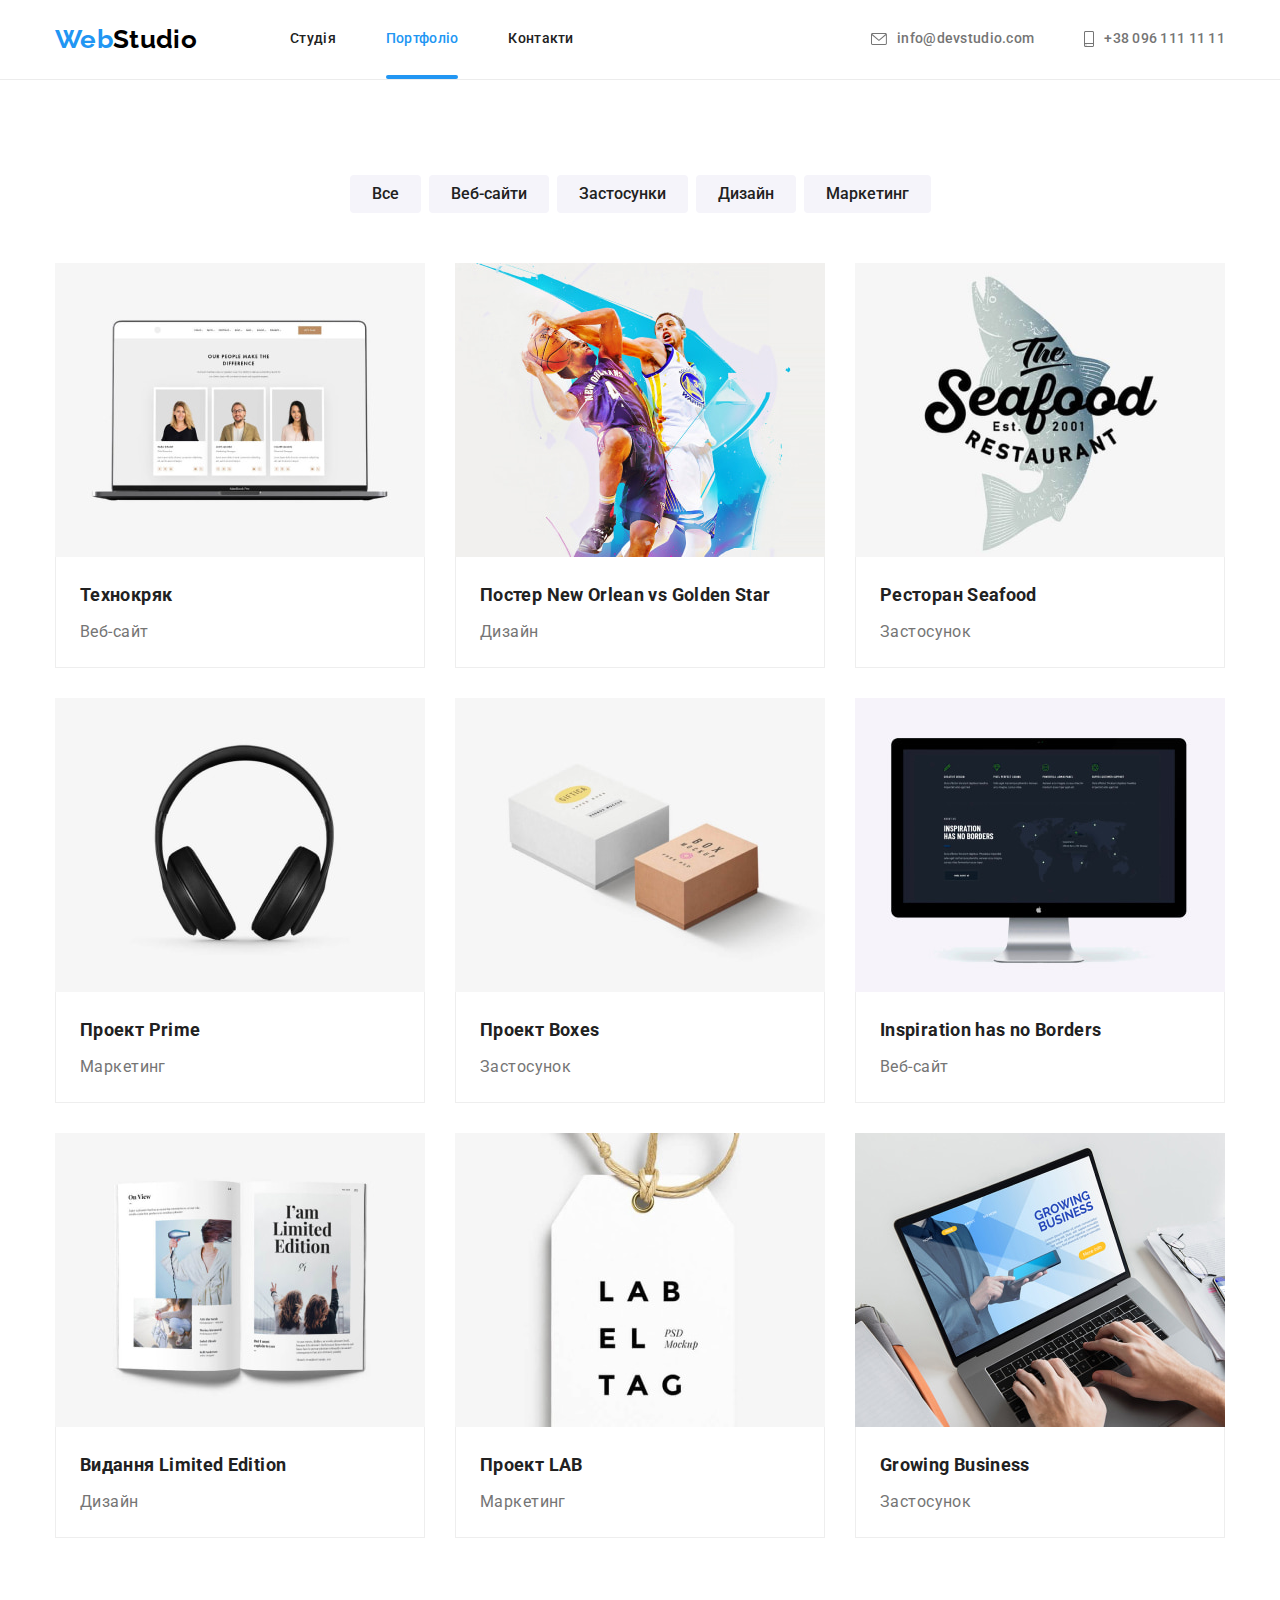
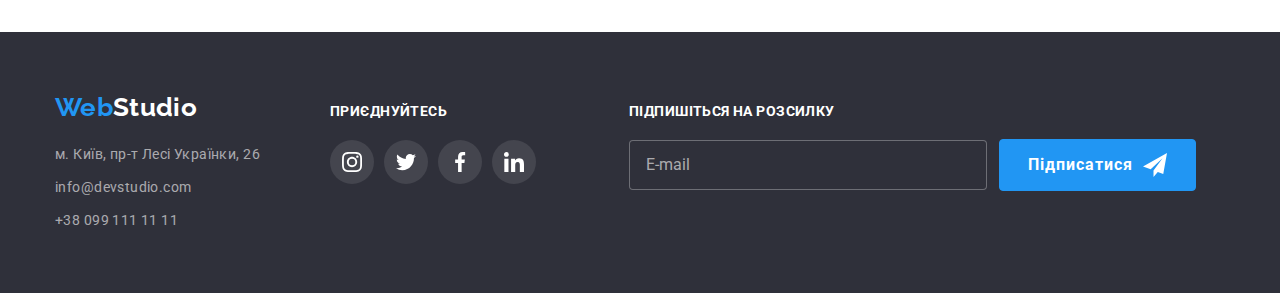
==== commit 4aae4bf4: "after 1st revision v1" ====
--- a/portfolio.html
+++ b/portfolio.html
@@ -228,36 +228,111 @@
 		</main>
 
 		<footer>
-			<div class="container">
-				<a class="logo link" href="./index.html">
-					<p class="logo-name">
-						Web
-						<span class="logo-part">Studio</span>
-					</p>
-				</a>
-				<address class="footer-address">
-					<ul class="address list" id="contacts">
-						<li class="address-item">
+			<div class="container footer-main">
+				<div class="footer-address">
+					<a class="logo link" href="./index.html">
+						<p class="logo-name">
+							Web
+							<span class="logo-part">Studio</span>
+						</p>
+					</a>
+					<address>
+						<ul class="address list" id="contacts">
+							<li class="address-item">
+								<a
+									class="link"
+									href="https://www.google.com/maps/place/%D0%B1%D1%83%D0%BB.+%D0%9B%D0%B5%D1%81%D0%B8+%D0%A3%D0%BA%D1%80%D0%B0%D0%B8%D0%BD%D0%BA%D0%B8,+26,+%D0%9A%D0%B8%D0%B5%D0%B2,+%D0%A3%D0%BA%D1%80%D0%B0%D0%B8%D0%BD%D0%B0,+02000/@50.426731,30.5361166,17z/data=!4m5!3m4!1s0x40d4cf0e033ecbe9:0x57a4dffefec77da0!8m2!3d50.4265807!4d30.5383858"
+									target="_blank"
+									rel="noreferrer noopener"
+								>
+									м. Київ, пр-т Лесі Українки, 26
+								</a>
+							</li>
+							<li class="address-item">
+								<a class="link" href="mailto:info@example.com">info@devstudio.com</a>
+							</li>
+							<li class="address-item">
+								<a class="link" href="tel:+380991111111">+38 099 111 11 11</a>
+							</li>
+						</ul>
+					</address>
+				</div>
+				<div class="footer-socials">
+					<p class="footer-socials-header">Приєднуйтесь</p>
+					<ul class="socials list">
+						<li class="socials-item">
 							<a
-								class="link"
-								href="https://www.google.com/maps/place/%D0%B1%D1%83%D0%BB.+%D0%9B%D0%B5%D1%81%D0%B8+%D0%A3%D0%BA%D1%80%D0%B0%D0%B8%D0%BD%D0%BA%D0%B8,+26,+%D0%9A%D0%B8%D0%B5%D0%B2,+%D0%A3%D0%BA%D1%80%D0%B0%D0%B8%D0%BD%D0%B0,+02000/@50.426731,30.5361166,17z/data=!4m5!3m4!1s0x40d4cf0e033ecbe9:0x57a4dffefec77da0!8m2!3d50.4265807!4d30.5383858"
+								class="socials-link dark-theme link"
+								href=""
 								target="_blank"
-								rel="noreferrer noopener"
+								rel="noopener noreferrer"
+								aria-label="instagram"
 							>
-								м. Київ, пр-т Лесі Українки, 26
-							</a>
-						</li>
-						<li class="address-item">
-							<a class="link" href="mailto:info@example.com">info@devstudio.com</a>
-						</li>
-						<li class="address-item">
-							<a class="link" href="tel:+380991111111">+38 099 111 11 11</a>
+								<svg class="socials-icon" width="20" height="20">
+									<use href="./images/icons.svg#instagram"></use>
+								</svg>
+							</a>
+						</li>
+						<li class="socials-item">
+							<a
+								class="socials-link dark-theme link"
+								href=""
+								target="_blank"
+								rel="noopener noreferrer"
+								aria-label="twitter"
+							>
+								<svg class="socials-icon" width="20" height="20">
+									<use href="./images/icons.svg#twitter"></use>
+								</svg>
+							</a>
+						</li>
+						<li class="socials-item">
+							<a
+								class="socials-link dark-theme link"
+								href=""
+								target="_blank"
+								rel="noopener noreferrer"
+								aria-label="facebook"
+							>
+								<svg class="socials-icon" width="20" height="20">
+									<use href="./images/icons.svg#facebook"></use>
+								</svg>
+							</a>
+						</li>
+						<li class="socials-item">
+							<a
+								class="socials-link dark-theme link"
+								href=""
+								target="_blank"
+								rel="noopener noreferrer"
+								aria-label="linkedin"
+							>
+								<svg class="socials-icon" width="20" height="20">
+									<use href="./images/icons.svg#linkedin"></use>
+								</svg>
+							</a>
 						</li>
 					</ul>
-				</address>
+				</div>
+				<form class="footer-subscribe">
+					<h2 class="footer-subscribe-header">Підпишіться на розсилку</h2>
+					<div class="footer-subscribe-wrap">
+						<!-- <label class="footer-subscribe-label" for="signup"> -->
+						<input class="footer-subscribe-input" type="email" id="signup" required placeholder="E-mail" />
+						<!-- </label> -->
+
+						<button class="footer-submit-btn" type="submit">
+							Підписатися
+							<svg class="submit-icon" width="24" height="24">
+								<use href="./images/icons.svg#footer-send"></use>
+							</svg>
+						</button>
+					</div>
+				</form>
 			</div>
 		</footer>
-		<script>
+		<script src="./js/header-fixed.js"></script>
+		<!-- <script>
 			(() => {
 				document.querySelector(".js-speaker-form").addEventListener("submit", e => {
 					e.preventDefault();
@@ -265,6 +340,6 @@
 					new FormData(e.currentTarget).forEach((value, name) => console.log(`${name} : ${value}`));
 				});
 			})();
-		</script>
+		</script> -->
 	</body>
 </html>
--- a/css/styles.css
+++ b/css/styles.css
@@ -103,8 +103,15 @@
 	position: fixed;
 	top: -1px;
 	width: 100%;
-	z-index: 1000;
+	min-height: 80px;
+
+	z-index: 100;
+
 	background-color: #ffffff;
+}
+.header.transparency {
+	background-color: rgba(255, 255, 255, 0.9);
+	backdrop-filter: blur();
 }
 .main-nav {
 	display: flex;
@@ -232,6 +239,7 @@
 		url(../images/hero/hero-bg.jpg);
 	background-repeat: no-repeat;
 	background-position: center;
+	/* padding-top: 280px; */
 }
 .hero .hero-title {
 	max-width: 695px;
@@ -655,7 +663,7 @@
 }
 
 /* button arrow up */
-.fxd-button {
+/* .fxd-button {
 	position: absolute;
 	top: 50px;
 	left: 800px;
@@ -672,7 +680,7 @@
 }
 .fxd-button {
 	position: fixed;
-}
+} */
 
 /* 			  */
 /*  backdrop */
@@ -684,7 +692,7 @@
 	background-color: rgba(0, 0, 0, 0.2);
 	width: 100%;
 	height: 100%;
-	z-index: 10;
+	z-index: 150;
 
 	opacity: 1;
 	/* for additive technologies to read */
@@ -693,7 +701,9 @@
 
 	transition: opacity var(--animation), visibility var(--animation);
 }
-
+/* 				 	*/
+/* 	Modal window	*/
+/* 					 */
 .backdrop.is-hidden {
 	opacity: 0;
 	visibility: hidden;
@@ -705,9 +715,10 @@
 	left: 50%;
 	transform: translate(-50%, -50%) scale(1);
 
-	z-index: 20;
+	z-index: 200;
 
 	width: 530px;
+	/* height: 580px; */
 
 	border-radius: 4px;
 
@@ -728,7 +739,8 @@
 
 	position: relative;
 
-	bottom: 100%;
+	/* bottom: 100%; */
+	top: 0;
 	left: 100%;
 	transform: translate(-100%, 0%);
 	cursor: pointer;
@@ -743,8 +755,13 @@
 	border: 1px solid rgba(0, 0, 0, 0.1);
 	background-color: transparent;
 }
-.btn-close-black {
+.btn-close-modal .btn-close-black {
 	fill: #000000;
+	transition: fill var(--animation);
+}
+.btn-close-modal:hover .btn-close-black,
+.btn-close-modal:focus .btn-close-black {
+	fill: var(--accent-color);
 }
 
 /* 				*/
@@ -765,7 +782,7 @@
 
 	font-weight: 700;
 	font-size: 20px;
-	line-height: 1.17;
+	line-height: calc(23.44 / 20);
 
 	color: var(--secondary-header-color);
 }
@@ -791,7 +808,7 @@
 	left: 0;
 
 	font-size: 12px;
-	line-height: 1.17;
+	line-height: calc(14 / 12);
 	letter-spacing: 0.01em;
 }
 .register-form-input,
@@ -818,11 +835,16 @@
 	fill: var(--secondary-header-color);
 	transition: fill var(--animation);
 }
-.register-form-label:focus-within .register-form-input {
+.register-form-agreement-label {
+	height: 24px;
+}
+.register-form-label:focus-within .register-form-input,
+.register-form-input:hover,
+.register-form-textarea:hover {
 	border-color: var(--accent-color);
 }
-
-.register-form-wrap:focus-within .register-form-svg {
+.register-form-wrap:focus-within .register-form-svg,
+.register-form-wrap:hover .register-form-svg {
 	fill: var(--accent-color);
 }
 .register-form-input.link {
@@ -879,9 +901,17 @@
 	user-select: none;
 }
 .register-form-unchecked {
-	/* fill: #212121; */
 	pointer-events: none;
 }
+.register-form-agreement-label .register-form-unchecked {
+	fill: #212121;
+	transition: fill var(--animation);
+}
+.register-form-agreement-label:hover .register-form-unchecked,
+.register-form-checkbox:focus + .register-form-icon .register-form-unchecked {
+	fill: var(--accent-color);
+}
+
 .register-form-checked {
 	pointer-events: none;
 
@@ -901,8 +931,8 @@
 }
 
 .register-submit-btn {
-	display: inline-block;
-	/* max-width: 200px; */
+	display: block;
+	width: 200px;
 	border-radius: 4px;
 	border: 1px;
 
